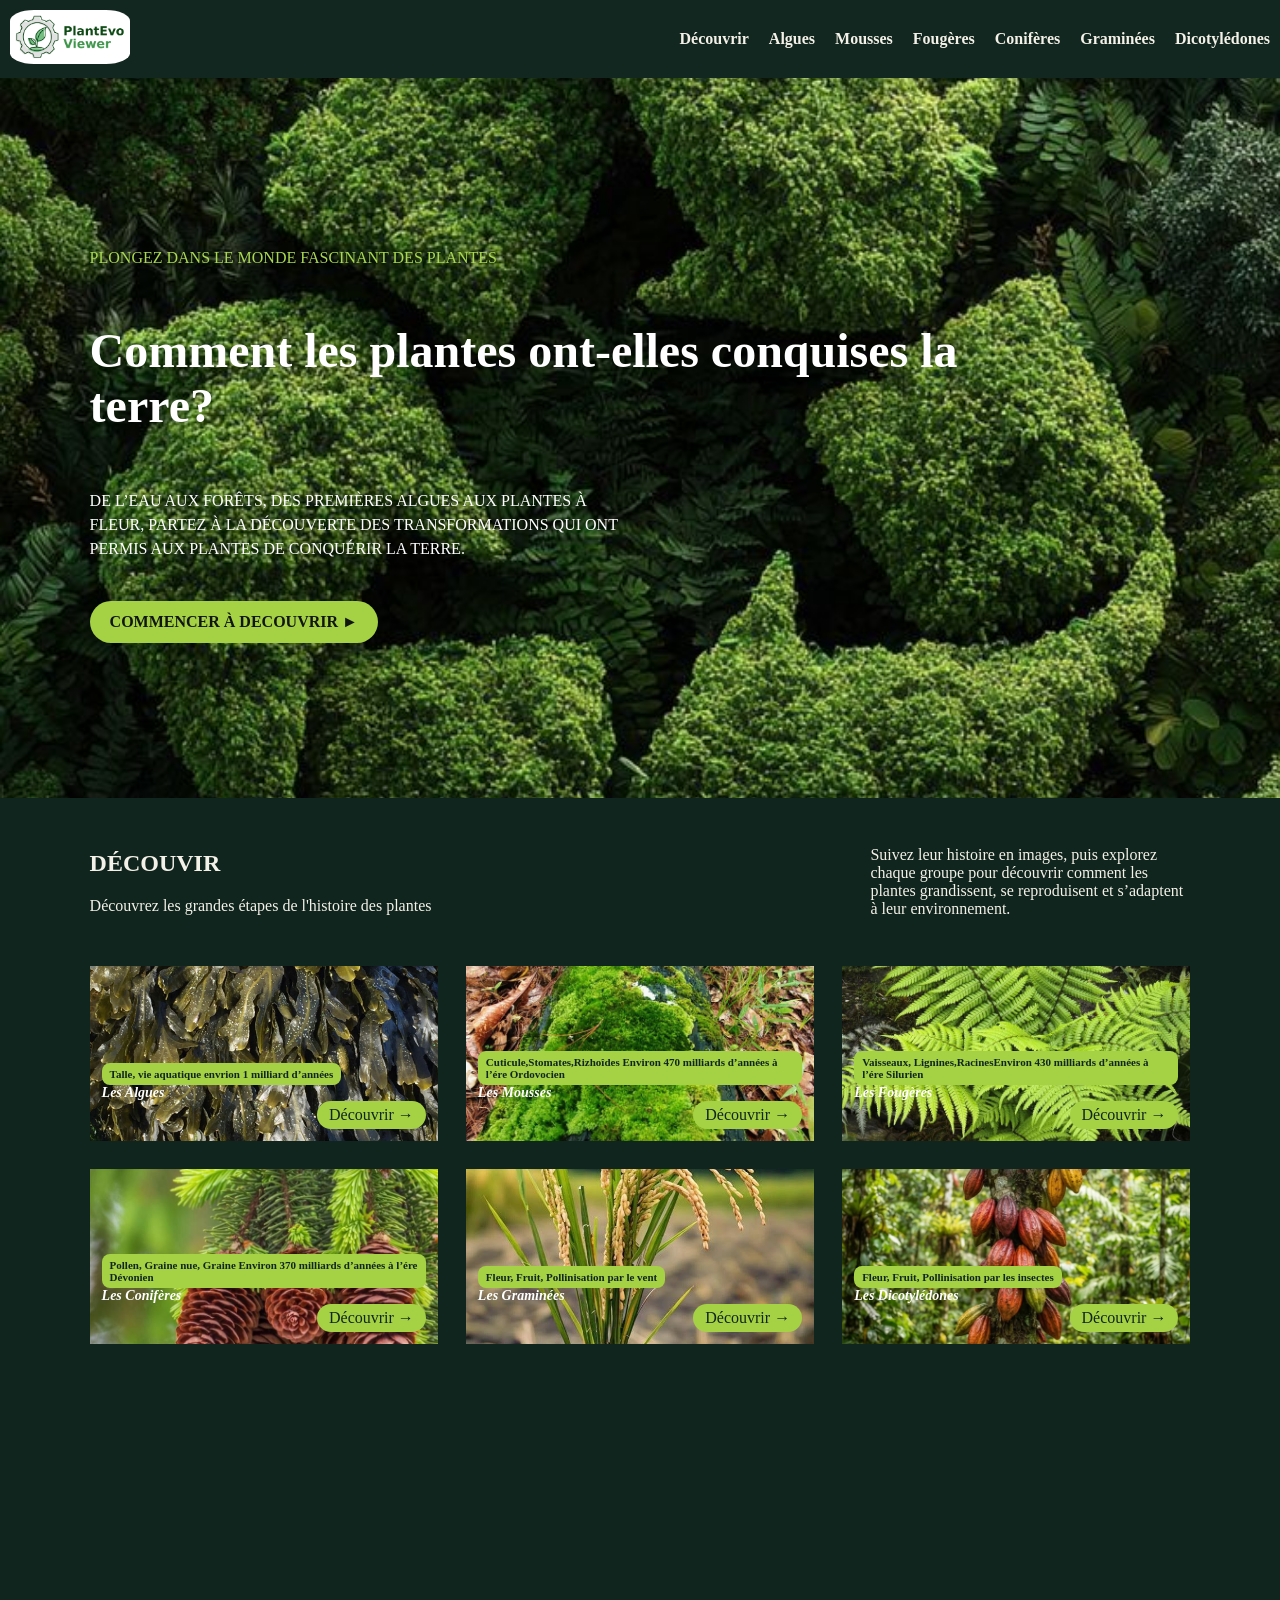
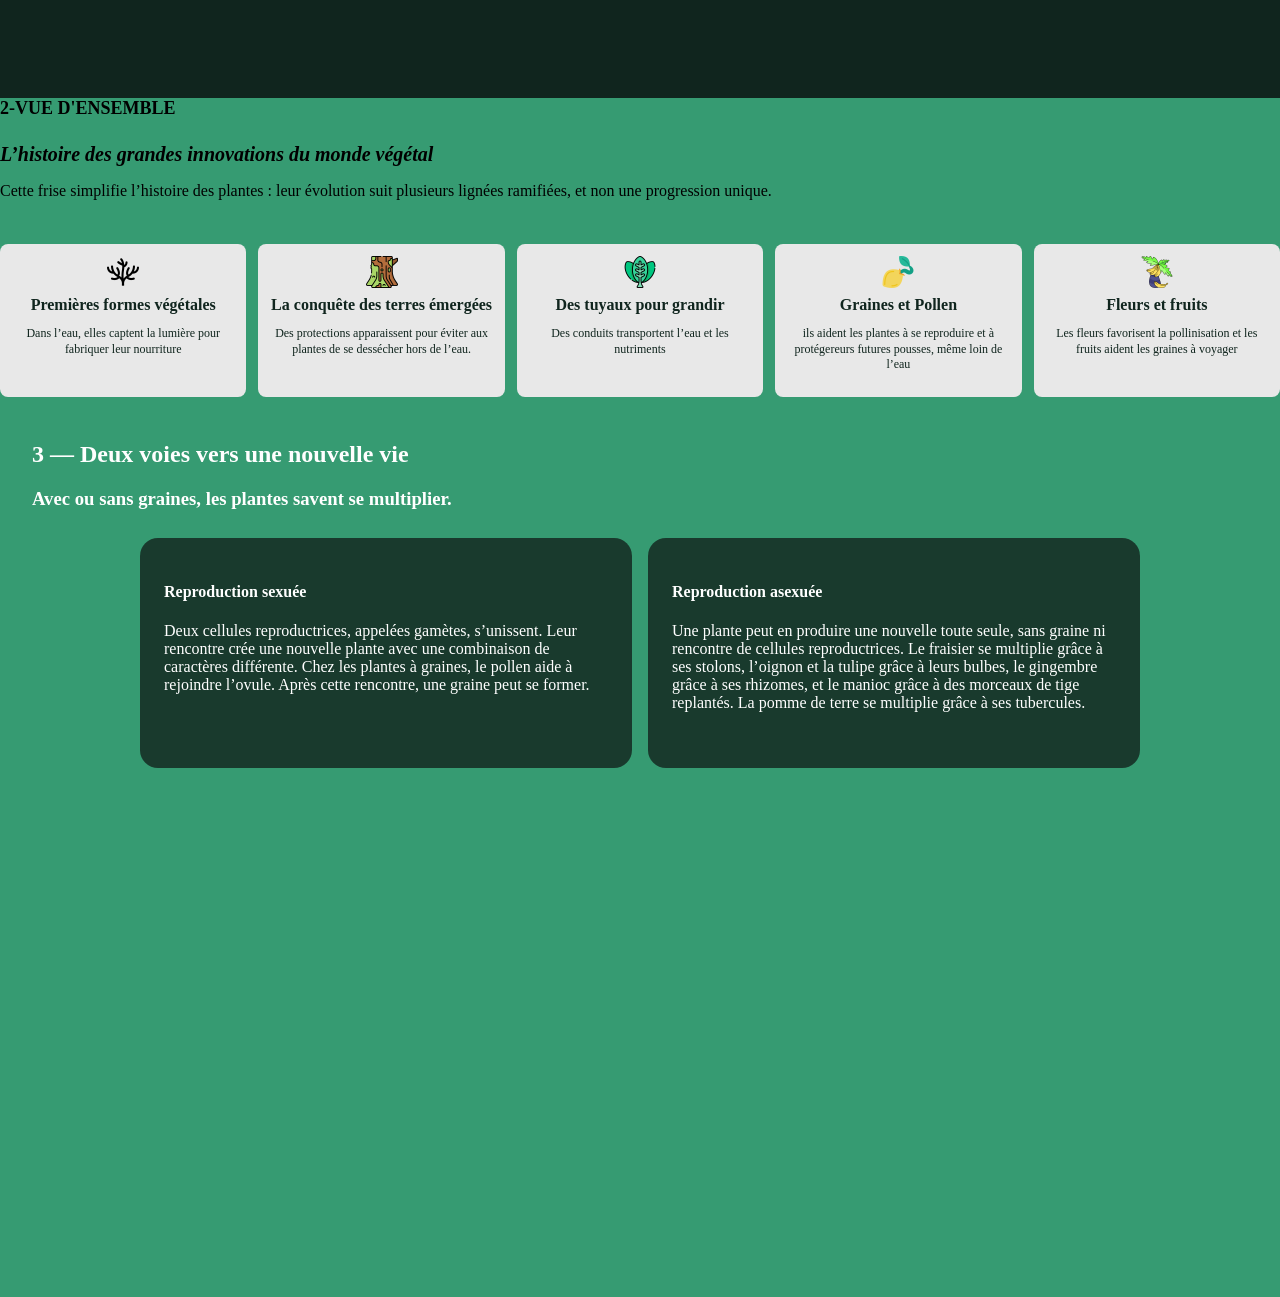
==== index.html @ 8e1921cc "conception de la page d'accueiljusqu'a la page de reproduction" ====
<!DOCTYPE html>
<html lang="fr">
<head>
    <meta charset="UTF-8">
    <meta name="viewport" content="width=device-width, initial-scale=1.0">
    <link rel="stylesheet" href="style.css">
    <title>PlantEvo viewer</title>
</head>
<body>
    <header class="NavBar">
  <a href="#accueil" class="logoEvo">
    <img src="./image/PlantEvoViewer_horizontal.png" alt="PlantEvo Viewer, accueil">
  </a>

  <nav>
    <a href="#Découvrir">Découvrir</a>
    <a href="#Algues">Algues</a>
    <a href="#Mousses">Mousses</a>
    <a href="#Fougères">Fougères</a>
    <a href="#Conifères">Conifères</a>
    <a href="#Graminées">Graminées</a>
    <a href="#Dicotylédones">Dicotylédones</a>
    
  </nav>
  </header>
<main>
    <section class="image-accueil">
        <p class="surtitre">Plongez dans le monde fascinant des plantes</p>
        <h1 class="titre">Comment les plantes ont-elles conquises la terre?</h1>
        <p class="textintro">De l’eau aux forêts, Des premières algues aux plantes à fleur, 
partez à la découverte des transformations qui 
ont permis aux plantes de conquérir la Terre.</p>
        <a class="bouton" href="#COMMENCERÀDECOUVRIR">COMMENCER À DECOUVRIR <span class="icone-play" aria-hidden="true">►</span></a>

    </section>
       <section id="decouvrir" class="decouvrir">
  <div class="entete-decouverte">
    <div>
        <h2>DÉCOUVIR</h2>
        <P>Découvrez les grandes étapes de l'histoire des plantes</P>
    </div>
    <p class="explication">Suivez leur histoire en images,
 puis explorez chaque groupe pour découvrir 
comment les plantes grandissent, se reproduisent
 et s’adaptent à leur environnement.</p>
     </div>
     <div class="grille-cartes">
  <article class="carte">
    <img src="./image/fausses images/image algues.jpg" alt="Algues dans leur milieu aquatique">

    <div class="infos-carte">
      <p>Talle, vie  aquatique
  envrion 1 milliard d’années</p>
      <h3>Les Algues</h3>
      <a href="#algues">Découvrir →</a>
    </div>
  </article>
  <article class="carte">
    <img src="./image/fausses images/image mousse.jpg" alt="Mouses dans leur milieu humide">

    <div class="infos-carte">
      <p>Cuticule,Stomates,Rizhoîdes Environ 470 milliards d’années à l’ére Ordovocien</p>
      <h3>Les Mousses</h3>
      <a href="#Mousses">Découvrir →</a>
    </div>
  </article>
  <article class="carte">
    <img src="./image/fausses images/image fougère.jpg" alt="Fougères dans leur milieu">

    <div class="infos-carte">
      <p>Vaisseaux, Lignines,RacinesEnviron 430 milliards d’années à l’ére Silurien </p>
      <h3>Les Fougères</h3>
      <a href="#Fougères">Découvrir →</a>
    </div>
  </article>
  <article class="carte">
    <img src="./image/fausses images/image de conifères.jpg" alt="Conifères dans leur milieu">

    <div class="infos-carte">
      <p>Pollen, Graine nue, Graine
Environ 370 milliards d’années à l’ére Dévonien </p>
      <h3>Les Conifères</h3>
      <a href="#Conifères">Découvrir →</a>
    </div>
  </article>
  <article class="carte">
    <img src="./image/fausses images/image de plante de graminée.jpg" alt="Graminées dans leur milieu">

    <div class="infos-carte">
      <p>Fleur, Fruit, Pollinisation par le vent</p>
      <h3>Les Graminées</h3>
      <a href="#Graminées">Découvrir →</a>
    </div>
  </article>
  <article class="carte">
    <img src="./image/fausses images/image dicotylédone.jpg" alt="Dicotylédones dans leur milieu">

    <div class="infos-carte">
      <p> Fleur, Fruit, Pollinisation par les insectes  </p>
      <h3>Les Dicotylédones</h3>
      <a href="#Dicotylédones">Découvrir →</a>
    </div>
  </article>

</div>
</section>
<section id="vue-densemble" class="vue-densemble">
    <header class="entete-frise">
        <h2>2-VUE D'ENSEMBLE</h2>
    
    <h3>L’histoire des grandes innovations du monde végétal</h3>
    <p class="notedefrise">Cette frise simplifie l’histoire des plantes : leur évolution suit plusieurs lignées ramifiées, 
et non une progression unique.</p>
   </header>
   <div class="frise">
    <article class="etape">
        <img class="icone-etape"
        src="./image/icones/marin.png" alt="">
        <h4>Premières formes végétales</h4>
        <p>Dans l’eau, 
elles captent la lumière pour fabriquer leur nourriture</p>
    </article>
    <article class="etape">
        <img class="icone-etape"src="./image/icones/mousse (1).png" alt="">
        <h4>La conquête des terres 
émergées</h4>
        <p>Des protections apparaissent pour éviter aux plantes de 
se dessécher hors de l’eau.</p>
    </article>
    <article class="etape">
        <img class="icone-etape"
        src="./image/icones/fougere.png" alt="">
        <h4>Des tuyaux pour grandir</h4>
        <p>Des conduits transportent l’eau 
et les nutriments</p>
    </article>
    <article class="etape">
        <img class="icone-etape" 
        src="./image/icones/la-graine.png" alt="">
        <h4>Graines et Pollen</h4>
        <p>ils aident les plantes à se reproduire
et à protégereurs futures 
pousses, même loin de l’eau</p>
    </article>
    <article class="etape">
        <img class="icone-etape"
        src="./image/icones/banane.png" alt="">
        <h4>Fleurs et fruits</h4>
        <p>Les fleurs favorisent la pollinisation et les fruits aident les graines à voyager</p>
    </article>
   </div>
</section>
    <section id="reproduction" class="reproduction">

  <header class="entete-reproduction">
    <h2>3 — Deux voies vers une nouvelle vie</h2>
    <h3>Avec ou sans graines, les plantes savent se multiplier.</h3>
  </header>

  <div class="cartes-reproduction">

    <article class="carte-reproduction">
      <h4>Reproduction sexuée</h4>
      <p>
        Deux cellules reproductrices, appelées gamètes, s’unissent.
        Leur rencontre crée une nouvelle plante avec une combinaison
        de caractères différente. Chez les plantes à graines, le pollen
        aide à rejoindre l’ovule. Après cette rencontre, une graine
        peut se former.
      </p>
    </article>

    <article class="carte-reproduction">
      <h4>Reproduction asexuée</h4>
      <p>
        Une plante peut en produire une nouvelle toute seule, sans graine
        ni rencontre de cellules reproductrices. Le fraisier se multiplie
        grâce à ses stolons, l’oignon et la tulipe grâce à leurs bulbes,
        le gingembre grâce à ses rhizomes, et le manioc grâce à des morceaux
        de tige replantés. La pomme de terre se multiplie grâce à ses tubercules.
      </p>
    </article>

  </div>
</section>

</main>
</body>
</html>
---- style.css ----
.NavBar {
  display: flex;
  justify-content: space-between;
  align-items: center;
  padding: 10px 10px;
  background-color: #12271F;
  position:sticky;
  top: 0;
  z-index: 10;
}

nav {
  display: flex;
  gap: 20px;
}
.logoEvo img {
    width: 120px;
    height: auto;
    border-radius: 20%;
}
.image-accueil {
  min-height: 80vh;
  background-image: url(./image/GREEN.jpg);
  background-size: cover;
  background-position: center;
  display: flex;
flex-direction: column;
justify-content: center;
align-items: flex-start;
padding: 40px 7%;
}
.surtitre {
    color: #AAD851;
    text-transform: uppercase;
}
.titre {
    color: white;
    font-size: 3rem;
    max-width: 900px;
}
.textintro {
    color: white;
    text-transform: uppercase;
    max-width: 550px;
    line-height: 1.5;
}
.bouton {
  display: inline-block;
  margin-top: 24px;
  padding: 12px 20px;
  border-radius: 30px;
  background-color: #A5D244;
  color: #101510;
  font-weight: bold;
  text-decoration: none;
}

* {
  box-sizing: border-box;
}

body {
  margin: 0;
}
nav a {
  color: #F4F1E8;
  font-weight: bold;
  text-decoration: none;
  transition: 0.2s;
}
nav a:hover {
    text-decoration: underline;
    color: #A5D244;
}
#DECOUVRIR {
    scroll-margin-top: 80px;
}
.entete-decouverte {
    display: flex;
    justify-content: space-between;
    align-items: flex-start;
    gap: 40px;
}
.explication {
    max-width: 320px;
}
.grille-cartes {
  display: grid;
  grid-template-columns: repeat(3, minmax(0, 1fr));
  gap: 28px;
  margin-top: 32px;
}
.carte img {
    display: block;
    width: 100%;
    height: 175px;
    object-fit: cover;
}
.carte {
  position: relative;
}

.infos-carte {
  position: absolute;
  inset: 0;
  padding: 12px;
  display: flex;
  flex-direction: column;
  justify-content: flex-end;
  align-items: flex-start;
}
.infos-carte p {
  margin: 0;
  padding: 5px 8px;
  border-radius: 8px;
  background-color: #A5D244;
  color: #10251E;
  font-size: 11px;
  font-weight: bold;
}

.infos-carte h3 {
  margin: 0;
  color: white;
  font-size: 14px;
  font-style: italic;
}

.infos-carte a {
  align-self: flex-end;
  padding: 5px 12px;
  border-radius: 20px;
  background-color: #A5D244;
  color: #10251E;
  text-decoration: none;
}
.decouvrir {
  min-height: 100vh;
  padding: 32px 7%;
  background-color: #10251E;
  color: #F4F1E8;
}
.icone-etape {
    width: 48px;
    height: 48px;
    object-fit: contain;
}
.vue-ensemble {
  min-height: 100vh;
  padding: 24px 32px;
  background-color: #369B72;
  color: white;
}
.frise {
  display: grid;
  grid-template-columns: repeat(5, minmax(0, 1fr));
  gap: 12px;
  margin-top: 44px;
}
.etape {
  padding: 12px;
  border-radius: 8px;
  background-color: #E8E8E8;
  color: #10251E;
}
.etape {
  text-align: center;
}

.icone-etape {
  display: block;
  width: 32px;
  height: 32px;
  margin: 0 auto 8px;
}

.etape h4 {
  margin: 6px 0;
}

.etape p {
  font-size: 12px;
  line-height: 1.3;
}
.entete-frise h2 {
  margin: 0 0 24px;
  font-size: 18px;
  text-transform: uppercase;
}

.entete-frise h3 {
  margin: 0 0 12px;
  font-size: 20px;
  font-style: italic;
}

.note-frise {
  max-width: 480px;
  margin: 0;
  font-size: 11px;
  font-style: italic;
}
@media (max-width: 700px) {
  .frise {
    grid-template-columns: repeat(2, minmax(0, 1fr));
  }
}

@media (max-width: 420px) {
  .frise {
    grid-template-columns: 1fr;
  }

  .vue-ensemble {
    padding: 20px;
  }
}
.vue-densemble {
    background-color: #369B72;
}
.vue-ensemble {
  min-height: 100vh;
  padding: 24px 32px 100px;
  background-color: #369B72;
}
.reproduction {
  min-height: 100vh;
  padding: 24px 32px 72px;
  background-color: #369B72;
  color: white;
}

.cartes-reproduction {
  display: grid;
  grid-template-columns: repeat(2, minmax(0, 1fr));
  gap: 16px;
  margin: 28px auto 0;
  max-width: 1000px;
}

.carte-reproduction {
  min-height: 230px;
  padding: 24px;
  border-radius: 18px;
  background-color: #193A2D;
}
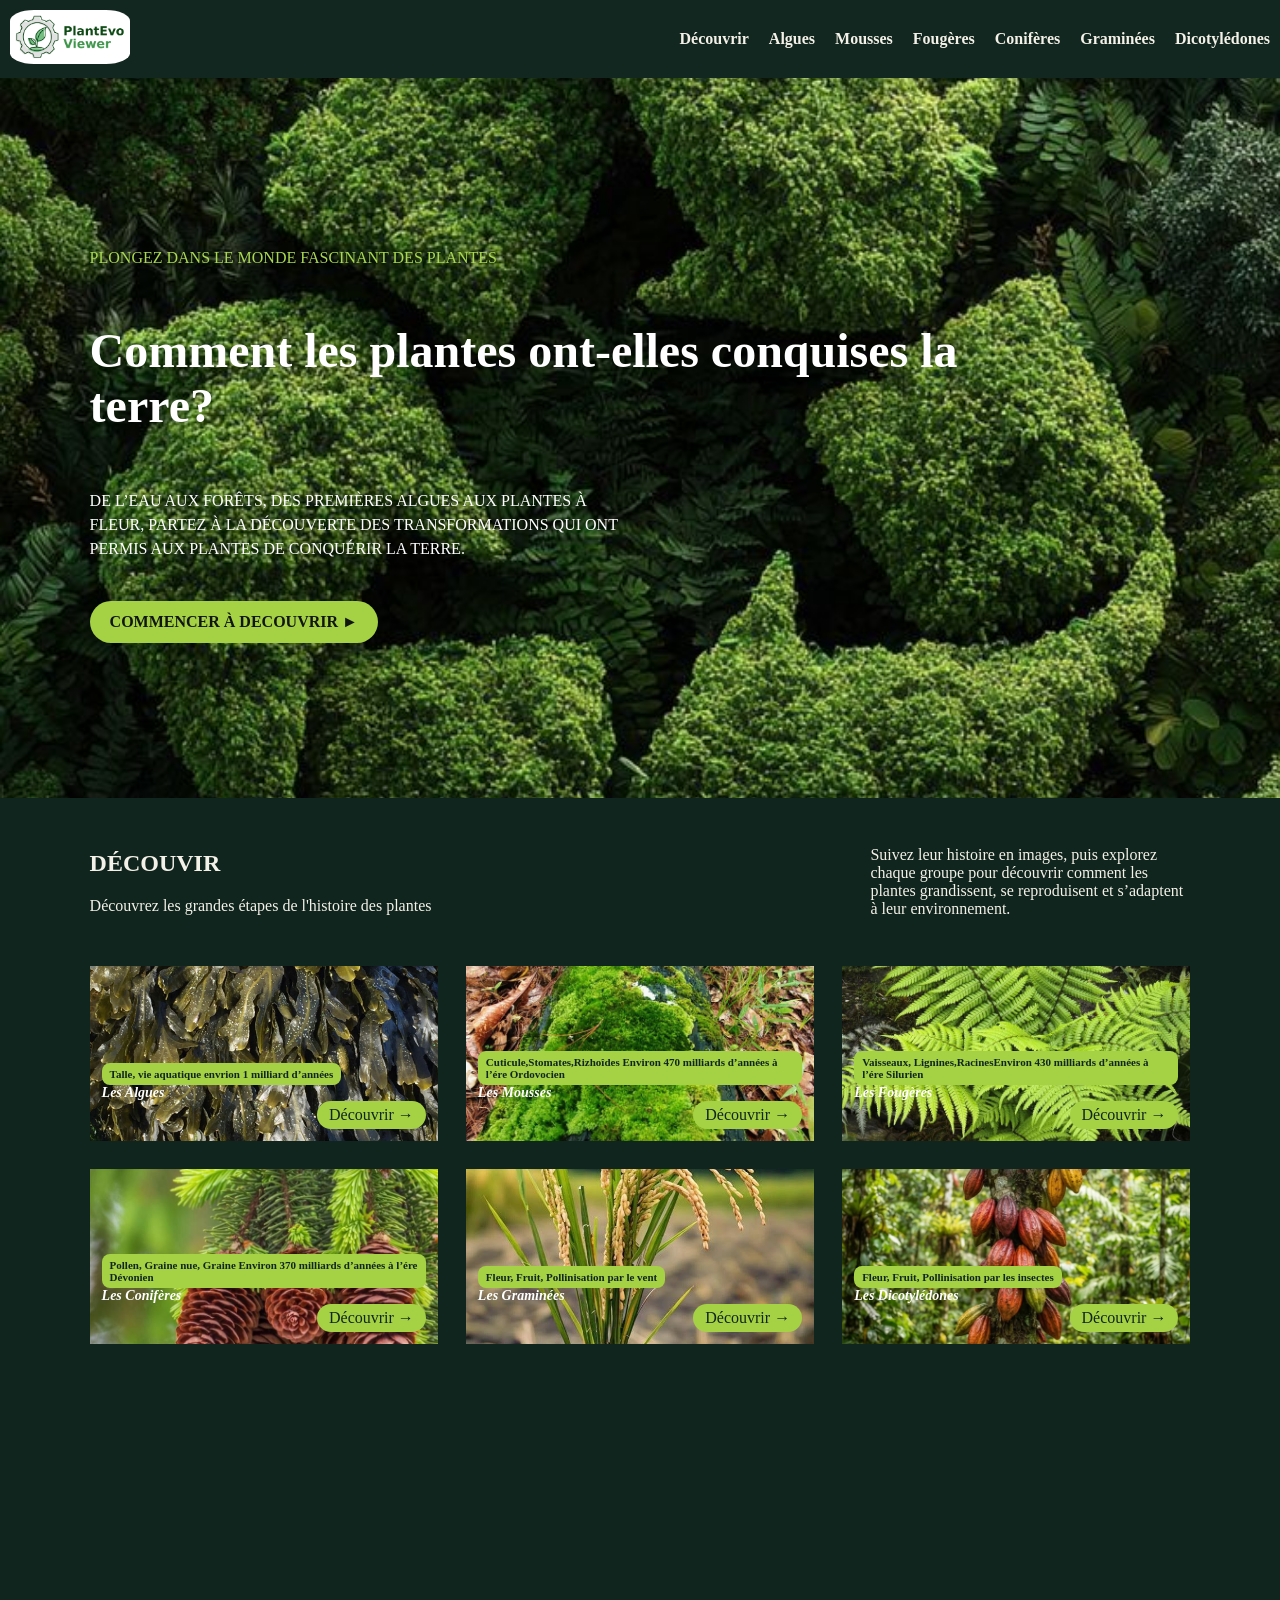
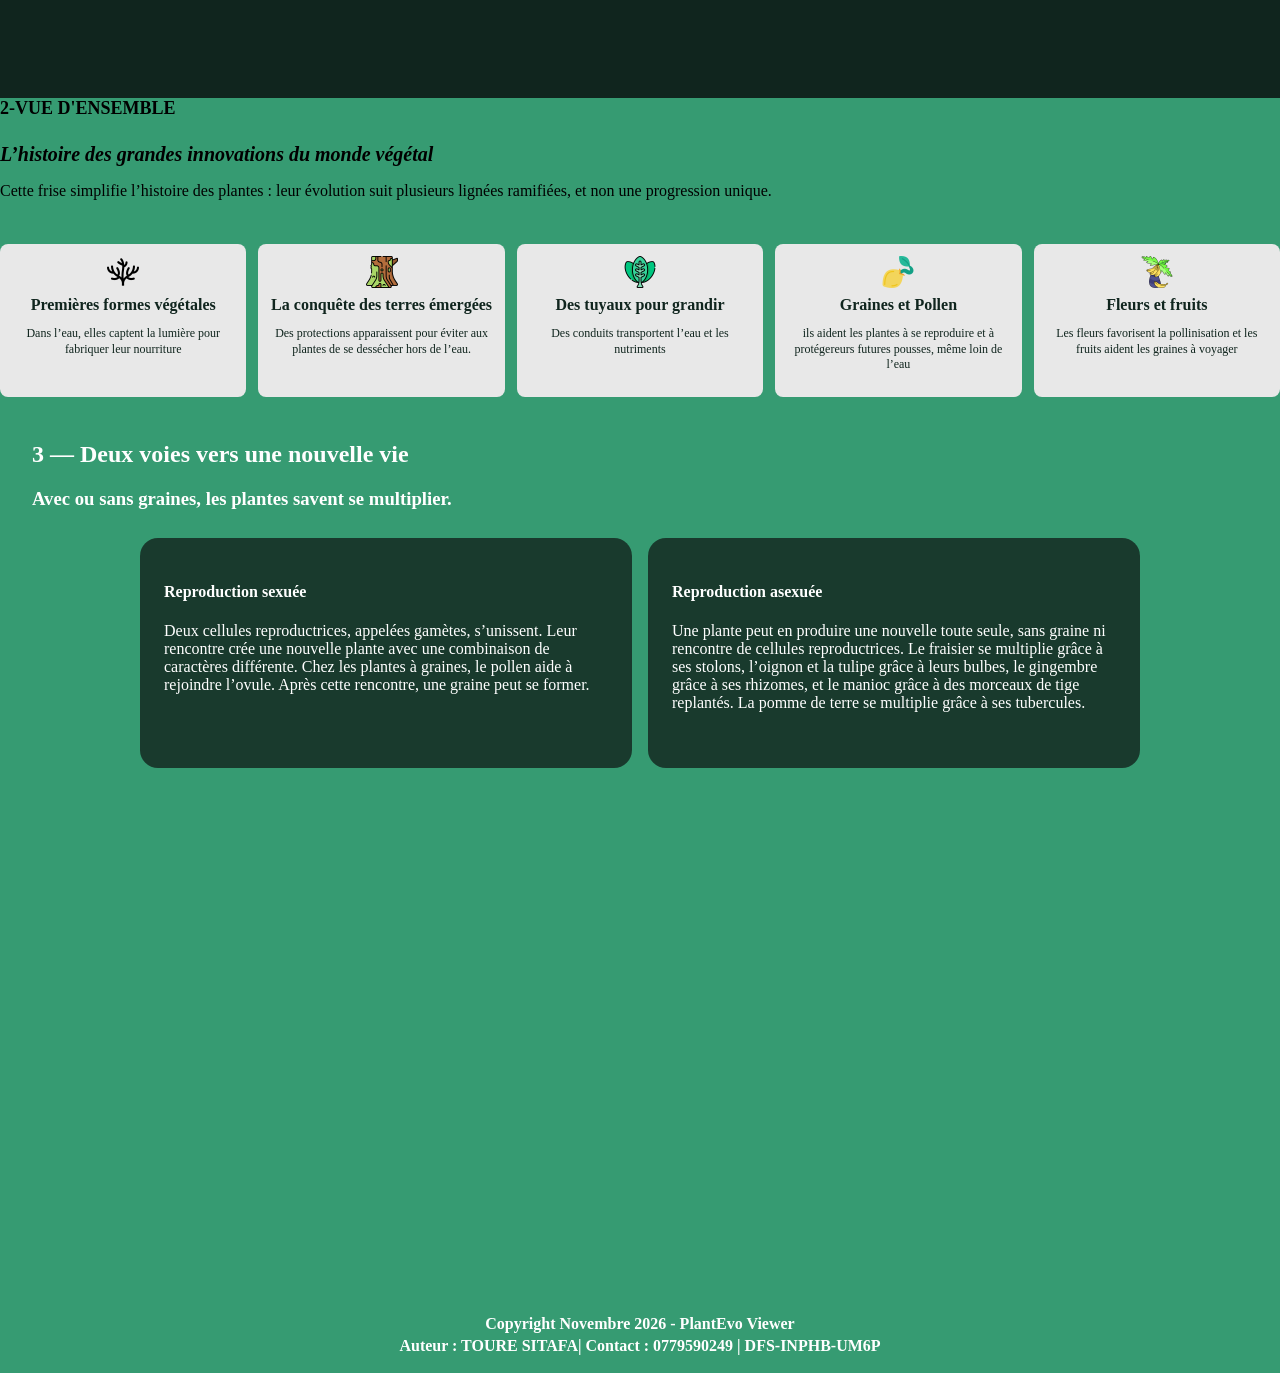
==== commit 264c61df: "conception de dicotylédones structure html et css et création de cartes html et cartes css" ====
--- a/index.html
+++ b/index.html
@@ -13,13 +13,13 @@
   </a>
 
   <nav>
-    <a href="#Découvrir">Découvrir</a>
-    <a href="#Algues">Algues</a>
-    <a href="#Mousses">Mousses</a>
-    <a href="#Fougères">Fougères</a>
-    <a href="#Conifères">Conifères</a>
-    <a href="#Graminées">Graminées</a>
-    <a href="#Dicotylédones">Dicotylédones</a>
+    <a href="index.html">Découvrir</a>
+    <a href="algues.html">Algues</a>
+    <a href="mousses.html">Mousses</a>
+    <a href="fougères.html">Fougères</a>
+    <a href="conifères.html">Conifères</a>
+    <a href="graminees.html">Graminées</a>
+    <a href="dicotyledones.html">Dicotylédones</a>
     
   </nav>
   </header>
@@ -52,7 +52,7 @@
       <p>Talle, vie  aquatique
   envrion 1 milliard d’années</p>
       <h3>Les Algues</h3>
-      <a href="#algues">Découvrir →</a>
+      <a href="algues.html">Découvrir →</a>
     </div>
   </article>
   <article class="carte">
@@ -61,7 +61,7 @@
     <div class="infos-carte">
       <p>Cuticule,Stomates,Rizhoîdes Environ 470 milliards d’années à l’ére Ordovocien</p>
       <h3>Les Mousses</h3>
-      <a href="#Mousses">Découvrir →</a>
+      <a href="mousses.html">Découvrir →</a>
     </div>
   </article>
   <article class="carte">
@@ -70,7 +70,7 @@
     <div class="infos-carte">
       <p>Vaisseaux, Lignines,RacinesEnviron 430 milliards d’années à l’ére Silurien </p>
       <h3>Les Fougères</h3>
-      <a href="#Fougères">Découvrir →</a>
+      <a href="fougères.html">Découvrir →</a>
     </div>
   </article>
   <article class="carte">
@@ -80,7 +80,7 @@
       <p>Pollen, Graine nue, Graine
 Environ 370 milliards d’années à l’ére Dévonien </p>
       <h3>Les Conifères</h3>
-      <a href="#Conifères">Découvrir →</a>
+      <a href="conifères.html">Découvrir →</a>
     </div>
   </article>
   <article class="carte">
@@ -89,7 +89,7 @@
     <div class="infos-carte">
       <p>Fleur, Fruit, Pollinisation par le vent</p>
       <h3>Les Graminées</h3>
-      <a href="#Graminées">Découvrir →</a>
+      <a href="graminees.html">Découvrir →</a>
     </div>
   </article>
   <article class="carte">
@@ -98,7 +98,7 @@
     <div class="infos-carte">
       <p> Fleur, Fruit, Pollinisation par les insectes  </p>
       <h3>Les Dicotylédones</h3>
-      <a href="#Dicotylédones">Découvrir →</a>
+      <a href="dicotyledones.html">Découvrir →</a>
     </div>
   </article>
 
@@ -185,5 +185,8 @@
 </section>
 
 </main>
+<footer class="footer">
+  <p>Copyright Novembre 2026 - PlantEvo Viewer</p>
+  <p>Auteur : TOURE SITAFA| Contact : 0779590249 | DFS-INPHB-UM6P</p>
 </body>
 </html>
--- a/style.css
+++ b/style.css
@@ -243,4 +243,110 @@
   padding: 24px;
   border-radius: 18px;
   background-color: #193A2D;
+}
+.retour-menu {
+  display: inline-block;
+  margin-bottom: 20px;
+  padding: 8px 14px;
+  border-radius: 20px;
+  background-color: #A5D244;
+  color: #10251E;
+  text-decoration: none;
+}
+.footer {
+  padding: 14px 16px;
+  background-color: #369B72;
+  color: white;
+  text-align: center;
+  font-weight: bold;
+}
+
+.footer p {
+  margin: 4px 0;
+}
+.NavBar-algues {
+    background-color: #369B72;
+}
+.fiche-algue {
+    min-height: 100vh;
+    padding: 32px 5%;
+    background-color: #10251E;
+    color: #F4F1E8;
+}
+.fiche-algue .accueil-algues {
+    max-width: 850px;
+  font-weight: bold;
+}
+.fiche-algue .info-algues {
+  display: grid;
+  grid-template-columns: repeat(3, minmax(0, 1fr));
+  gap: 16px;
+  margin-top: 24px;
+  align-items: start;
+}
+
+.fiche-algue .info-algues figure {
+  min-width: 0;
+  margin: 0;
+  text-align: center;
+}
+
+.fiche-algue .info-algues img {
+  display: block;
+  width: 100%;
+  max-width: 210px;
+  height: 195px;
+  margin: 0 auto;
+  object-fit: contain;
+  background-color: white;
+}
+
+.fiche-algue .info-algues figcaption {
+  min-height: 50px;
+  margin-top: 20px;
+  padding: 8px;
+  background-color: #D9D9D9;
+  color: #111111;
+  text-align: center;
+  font-weight: bold;
+}
+
+.fiche-mousse {
+    min-height: 100vh;
+    padding: 32px 5%;
+    background-color: #10251E;
+    color: #F4F1E8;
+}
+.fiche-mousse .info-mousse {
+  display: grid;
+  grid-template-columns: repeat(3, minmax(0, 1fr));
+  gap: 16px;
+  margin-top: 24px;
+  align-items: start;
+}
+.fiche-mousse .info-mousse figure {
+  min-width: 0;
+  margin: 0;
+  text-align: center;
+}
+.fiche-mousse .info-mousse img {
+  display: block;
+  width: 100%;
+  max-width: 210px;
+  height: 195px;
+  margin: 0 auto;
+  object-fit: contain;
+  background-color: white;
+}
+.fiche-mousse .info-mousse figcaption {
+  min-height: 50px;
+  margin-top: 20px;
+  padding: 8px;
+  background-color: #D9D9D9;
+  color: #111111;
+  text-align: center;
+  font-weight: bold;
+}
+.NavBar-mousses {
+    background-color: #369B72;
 }
